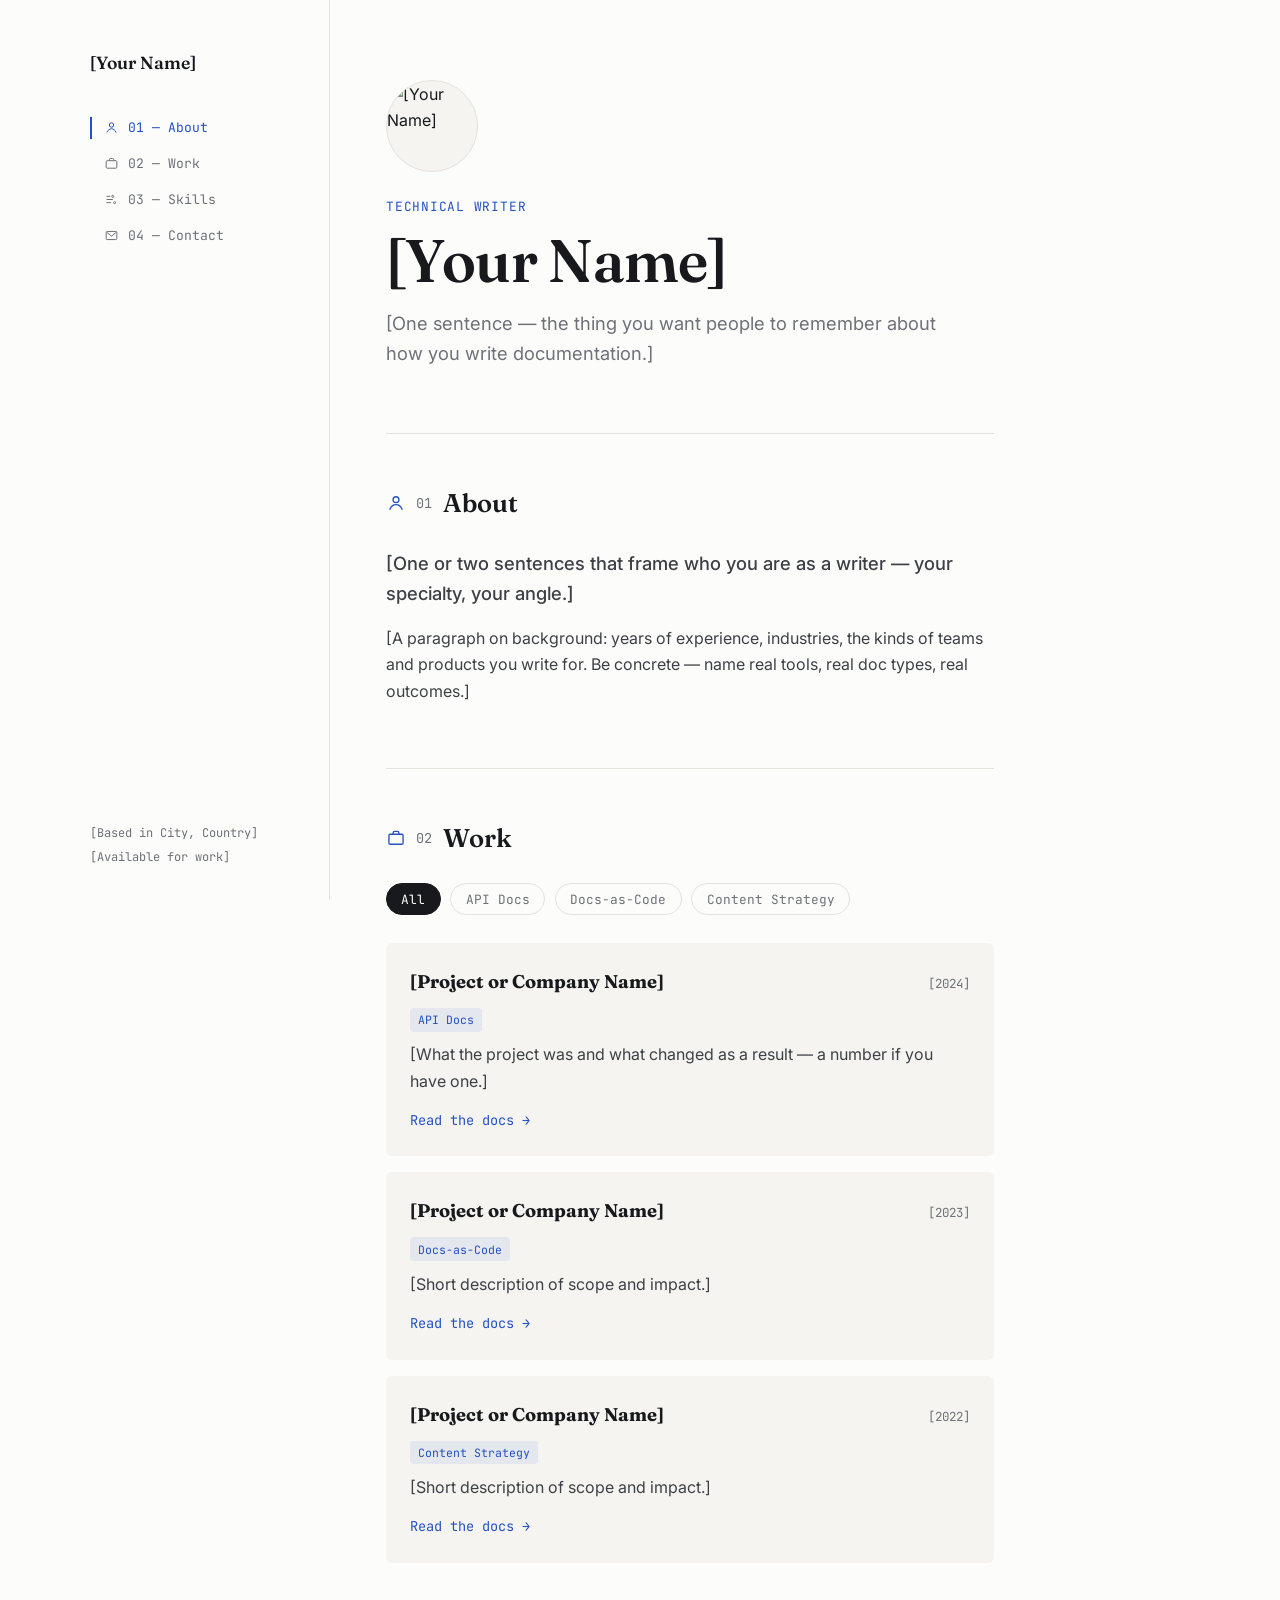
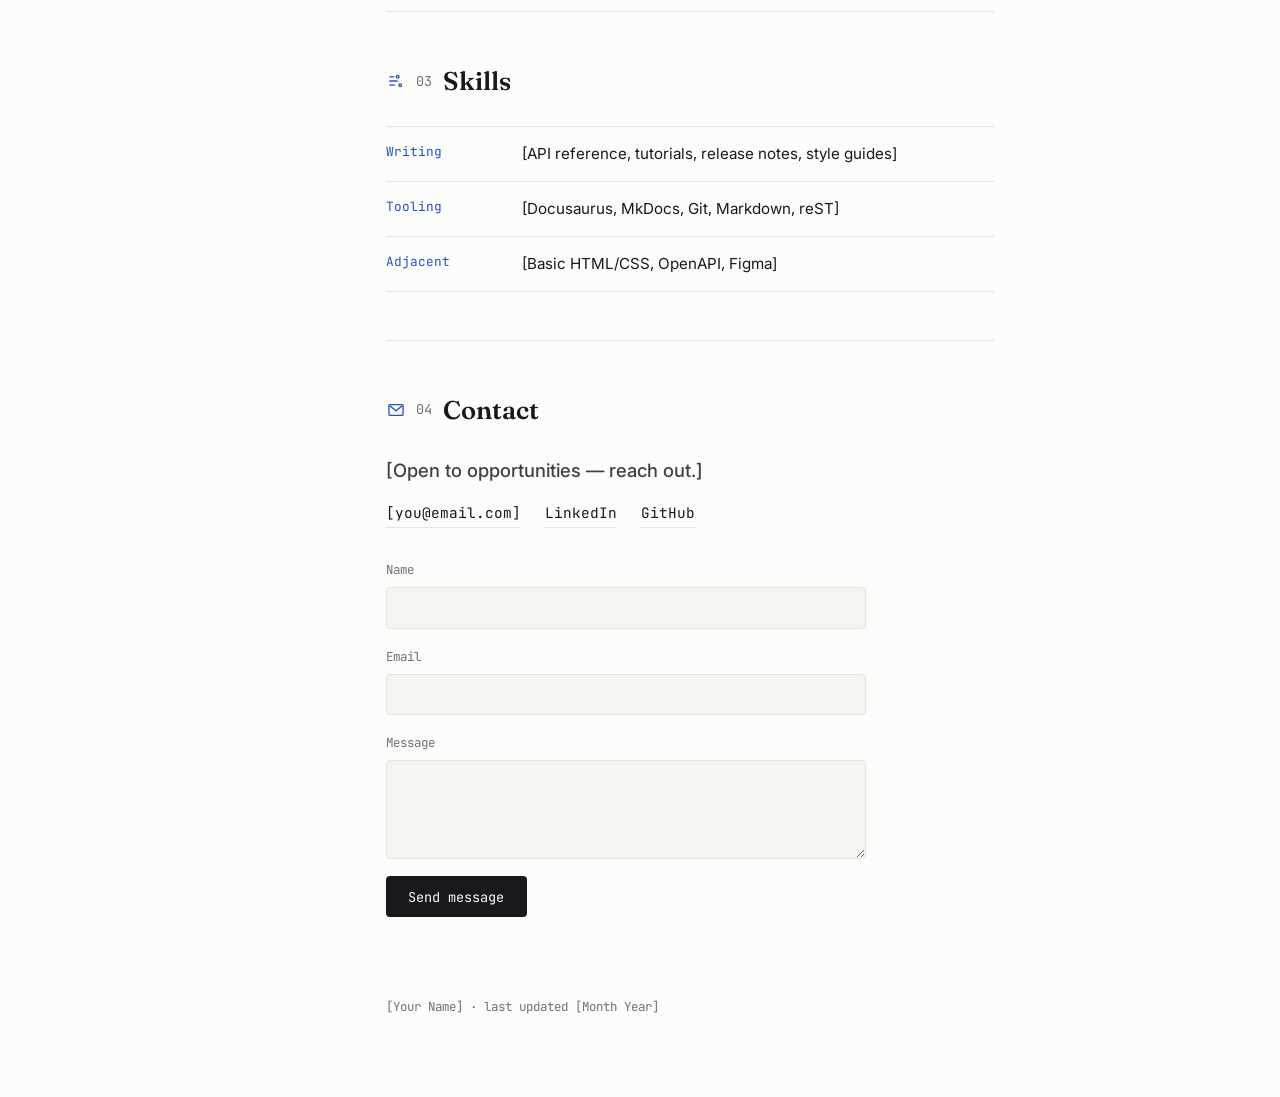
==== index.html @ 9cf8b6fa "add repo" ====
<!DOCTYPE html>
<html lang="en">
<head>
<meta charset="UTF-8">
<meta name="viewport" content="width=device-width, initial-scale=1.0">
<title>[YOUR NAME] — Technical Writer</title>
<meta name="description" content="[One-line value proposition]">
<meta property="og:title" content="[YOUR NAME] — Technical Writer">
<meta name="theme-color" content="#FCFCFA">

<link rel="preconnect" href="https://fonts.googleapis.com">
<link rel="preconnect" href="https://fonts.gstatic.com" crossorigin>
<link href="https://fonts.googleapis.com/css2?family=Fraunces:opsz,wght@9..144,500;9..144,600&family=Inter:wght@400;500;600&family=JetBrains+Mono:wght@400;500&display=swap" rel="stylesheet">

<link rel="stylesheet" href="styles.css">
</head>
<body>

<div class="layout">

  <!-- ===== SIDEBAR TOC ===== -->
  <nav class="toc" aria-label="Table of contents">
    <span class="toc__mark">[Your Name]</span>
    <ol class="toc__list">
      <li><a href="#about" class="toc__link"><svg class="toc__icon" viewBox="0 0 24 24" fill="none" stroke="currentColor" stroke-width="1.6"><circle cx="12" cy="8" r="3.5"/><path d="M4.5 20c1.5-4 5-6 7.5-6s6 2 7.5 6"/></svg>01 — About</a></li>
      <li><a href="#work" class="toc__link"><svg class="toc__icon" viewBox="0 0 24 24" fill="none" stroke="currentColor" stroke-width="1.6"><rect x="3.5" y="7.5" width="17" height="12" rx="1.5"/><path d="M8.5 7.5V6a2 2 0 0 1 2-2h3a2 2 0 0 1 2 2v1.5"/></svg>02 — Work</a></li>
      <li><a href="#skills" class="toc__link"><svg class="toc__icon" viewBox="0 0 24 24" fill="none" stroke="currentColor" stroke-width="1.6"><path d="M4 7h6M4 12h10M4 17h7"/><circle cx="14" cy="7" r="1.6"/><circle cx="17" cy="17" r="1.6"/></svg>03 — Skills</a></li>
      <li><a href="#contact" class="toc__link"><svg class="toc__icon" viewBox="0 0 24 24" fill="none" stroke="currentColor" stroke-width="1.6"><rect x="3.5" y="5.5" width="17" height="13" rx="1.5"/><path d="m4.5 7 7.5 6 7.5-6"/></svg>04 — Contact</a></li>
    </ol>
    <div class="toc__meta">
      <span>[Based in City, Country]</span>
      <span>[Available for work]</span>
    </div>
  </nav>

  <!-- ===== MAIN DOC ===== -->
  <main class="doc">

    <header class="doc__header">
      <!-- assets/profile.svg is a placeholder silhouette. Replace it: drop
           your own square photo (e.g. 400x400px, .jpg or .png) into /assets
           and change the src below to match, e.g. assets/profile.jpg.
           To skip a photo entirely, delete this img tag. -->
      <img class="doc__photo" src="assets/profile.svg" alt="[Your Name]">
      <p class="eyebrow">Technical Writer</p>
      <h1>[Your Name]</h1>
      <p class="doc__sub">[One sentence — the thing you want people to remember about how you write documentation.]</p>
    </header>

    <section id="about" class="doc__section">
      <h2><svg class="section-icon" viewBox="0 0 24 24" fill="none" stroke="currentColor" stroke-width="1.6"><circle cx="12" cy="8" r="3.5"/><path d="M4.5 20c1.5-4 5-6 7.5-6s6 2 7.5 6"/></svg><span class="num">01</span> About</h2>
      <p class="lede">[One or two sentences that frame who you are as a writer — your specialty, your angle.]</p>
      <p>[A paragraph on background: years of experience, industries, the kinds of teams and products you write for. Be concrete — name real tools, real doc types, real outcomes.]</p>
    </section>

    <section id="work" class="doc__section">
      <h2><svg class="section-icon" viewBox="0 0 24 24" fill="none" stroke="currentColor" stroke-width="1.6"><rect x="3.5" y="7.5" width="17" height="12" rx="1.5"/><path d="M8.5 7.5V6a2 2 0 0 1 2-2h3a2 2 0 0 1 2 2v1.5"/></svg><span class="num">02</span> Work</h2>

      <!-- Category filter — edit the label/data-filter pairs to match your own categories.
           "All" is required; every other button's data-filter must match an
           entry's data-category exactly (case-sensitive). -->
      <div class="filter-bar" role="tablist" aria-label="Filter work samples by category">
        <button class="filter-chip is-active" data-filter="all" role="tab" aria-selected="true">All</button>
        <button class="filter-chip" data-filter="api-docs" role="tab" aria-selected="false">API Docs</button>
        <button class="filter-chip" data-filter="docs-as-code" role="tab" aria-selected="false">Docs-as-Code</button>
        <button class="filter-chip" data-filter="content-strategy" role="tab" aria-selected="false">Content Strategy</button>
      </div>

      <div class="entry-list">
        <!-- Duplicate an .entry block per sample. data-category must match one
             of the data-filter values above. The link should point straight
             at the sample file — a hosted doc page, a PDF, or a file in this
             same repo (e.g. "samples/api-reference.pdf"). -->
        <article class="entry" data-category="api-docs">
          <div class="entry__head">
            <h3>[Project or Company Name]</h3>
            <span class="entry__date">[2024]</span>
          </div>
          <span class="entry__tag">API Docs</span>
          <p>[What the project was and what changed as a result — a number if you have one.]</p>
          <a class="entry__link" href="[link to sample file]">Read the docs →</a>
        </article>

        <article class="entry" data-category="docs-as-code">
          <div class="entry__head">
            <h3>[Project or Company Name]</h3>
            <span class="entry__date">[2023]</span>
          </div>
          <span class="entry__tag">Docs-as-Code</span>
          <p>[Short description of scope and impact.]</p>
          <a class="entry__link" href="[link to sample file]">Read the docs →</a>
        </article>

        <article class="entry" data-category="content-strategy">
          <div class="entry__head">
            <h3>[Project or Company Name]</h3>
            <span class="entry__date">[2022]</span>
          </div>
          <span class="entry__tag">Content Strategy</span>
          <p>[Short description of scope and impact.]</p>
          <a class="entry__link" href="[link to sample file]">Read the docs →</a>
        </article>
      </div>

      <p class="filter-empty" hidden>No samples in this category yet.</p>
    </section>

    <section id="skills" class="doc__section">
      <h2><svg class="section-icon" viewBox="0 0 24 24" fill="none" stroke="currentColor" stroke-width="1.6"><path d="M4 7h6M4 12h10M4 17h7"/><circle cx="14" cy="7" r="1.6"/><circle cx="17" cy="17" r="1.6"/></svg><span class="num">03</span> Skills</h2>
      <div class="skills-table">
        <div class="skills-row">
          <span class="skills-row__label">Writing</span>
          <span>[API reference, tutorials, release notes, style guides]</span>
        </div>
        <div class="skills-row">
          <span class="skills-row__label">Tooling</span>
          <span>[Docusaurus, MkDocs, Git, Markdown, reST]</span>
        </div>
        <div class="skills-row">
          <span class="skills-row__label">Adjacent</span>
          <span>[Basic HTML/CSS, OpenAPI, Figma]</span>
        </div>
      </div>
    </section>

    <section id="contact" class="doc__section">
      <h2><svg class="section-icon" viewBox="0 0 24 24" fill="none" stroke="currentColor" stroke-width="1.6"><rect x="3.5" y="5.5" width="17" height="13" rx="1.5"/><path d="m4.5 7 7.5 6 7.5-6"/></svg><span class="num">04</span> Contact</h2>
      <p class="lede">[Open to opportunities — reach out.]</p>

      <div class="contact-links">
        <a href="mailto:[you@email.com]">[you@email.com]</a>
        <a href="[linkedin url]">LinkedIn</a>
        <a href="[github url]">GitHub</a>
      </div>

      <!-- Contact form: GitHub Pages only serves static files, it can't
           process form submissions on its own. This form is wired for
           Formspree (free tier, no backend needed):
             1. Sign up at formspree.io and create a form
             2. Replace YOUR_FORM_ID below with the ID Formspree gives you
             3. Submissions land in your Formspree inbox / forward to email
           Swap the action URL for any other form service the same way
           (Netlify Forms, Getform, etc.) if you prefer. -->
      <form class="contact-form" action="https://formspree.io/f/YOUR_FORM_ID" method="POST">
        <div class="form-row">
          <label for="cf-name">Name</label>
          <input id="cf-name" name="name" type="text" required>
        </div>
        <div class="form-row">
          <label for="cf-email">Email</label>
          <input id="cf-email" name="_replyto" type="email" required>
        </div>
        <div class="form-row">
          <label for="cf-message">Message</label>
          <textarea id="cf-message" name="message" rows="4" required></textarea>
        </div>
        <button type="submit" class="btn-submit">Send message</button>
      </form>
    </section>

    <footer class="doc__footer">
      <span>[Your Name] · last updated [Month Year]</span>
    </footer>

  </main>
</div>

<script>
  // Highlight the current section in the sidebar TOC as the reader scrolls
  const links = document.querySelectorAll('.toc__link');
  const sections = document.querySelectorAll('.doc__section');
  const setActive = () => {
    let current = sections[0]?.id;
    sections.forEach(s => {
      if (window.scrollY >= s.offsetTop - 120) current = s.id;
    });
    links.forEach(l => l.classList.toggle('is-active', l.getAttribute('href') === '#' + current));
  };
  document.addEventListener('scroll', setActive, { passive: true });
  setActive();

  // Filter work samples by category
  const chips = document.querySelectorAll('.filter-chip');
  const entries = document.querySelectorAll('.entry[data-category]');
  const emptyMsg = document.querySelector('.filter-empty');

  chips.forEach(chip => {
    chip.addEventListener('click', () => {
      chips.forEach(c => { c.classList.remove('is-active'); c.setAttribute('aria-selected', 'false'); });
      chip.classList.add('is-active');
      chip.setAttribute('aria-selected', 'true');

      const filter = chip.dataset.filter;
      let visibleCount = 0;
      entries.forEach(entry => {
        const match = filter === 'all' || entry.dataset.category === filter;
        entry.hidden = !match;
        if (match) visibleCount++;
      });
      if (emptyMsg) emptyMsg.hidden = visibleCount !== 0;
    });
  });
</script>

</body>
</html>
---- styles.css ----
/* =========================================================
   TOKENS
   ========================================================= */
:root {
  --ink: #17191C;
  --paper: #FCFCFA;
  --paper-raised: #F5F4F0;
  --blue: #2451C4;
  --slate: #6E7178;
  --line: #E5E3DD;

  --font-display: 'Fraunces', serif;
  --font-body: 'Inter', sans-serif;
  --font-mono: 'JetBrains Mono', monospace;
}

* { box-sizing: border-box; }
html { scroll-behavior: smooth; }
@media (prefers-reduced-motion: reduce) {
  html { scroll-behavior: auto; }
  *, *::before, *::after { animation-duration: 0.01ms !important; transition-duration: 0.01ms !important; }
}

body {
  margin: 0;
  background: var(--paper);
  color: var(--ink);
  font-family: var(--font-body);
  line-height: 1.65;
}

a { color: inherit; }

/* =========================================================
   LAYOUT
   ========================================================= */
.layout {
  display: grid;
  grid-template-columns: 240px minmax(0, 1fr);
  max-width: 1100px;
  margin: 0 auto;
}

/* SIDEBAR */
.toc {
  position: sticky;
  top: 0;
  align-self: start;
  height: 100vh;
  padding: 3rem 1.5rem 2rem 0;
  display: flex;
  flex-direction: column;
  border-right: 1px solid var(--line);
}

.toc__mark {
  font-family: var(--font-display);
  font-weight: 600;
  font-size: 1.1rem;
  margin-bottom: 2.5rem;
}

.toc__list {
  list-style: none;
  margin: 0;
  padding: 0;
  display: flex;
  flex-direction: column;
  gap: 0.9rem;
}

.toc__link {
  font-family: var(--font-mono);
  font-size: 0.82rem;
  text-decoration: none;
  color: var(--slate);
  border-left: 2px solid transparent;
  padding-left: 0.75rem;
  display: flex;
  align-items: center;
  gap: 0.55rem;
  transition: color 0.15s ease, border-color 0.15s ease;
}

.toc__icon {
  width: 15px;
  height: 15px;
  flex-shrink: 0;
}

.toc__link:hover,
.toc__link:focus-visible {
  color: var(--ink);
}

.toc__link.is-active {
  color: var(--blue);
  border-color: var(--blue);
}

.toc__meta {
  margin-top: auto;
  display: flex;
  flex-direction: column;
  gap: 0.3rem;
  font-family: var(--font-mono);
  font-size: 0.75rem;
  color: var(--slate);
}

/* =========================================================
   MAIN DOC
   ========================================================= */
.doc {
  padding: clamp(3rem, 8vw, 5rem) clamp(1.5rem, 5vw, 3.5rem);
  max-width: 720px;
}

.doc__header { margin-bottom: 4rem; }

.doc__photo {
  width: 92px;
  height: 92px;
  border-radius: 50%;
  object-fit: cover;
  border: 1px solid var(--line);
  margin-bottom: 1.5rem;
  display: block;
  background: var(--paper-raised);
}

.eyebrow {
  font-family: var(--font-mono);
  font-size: 0.8rem;
  color: var(--blue);
  text-transform: uppercase;
  letter-spacing: 0.06em;
  margin: 0 0 0.75rem;
}

.doc__header h1 {
  font-family: var(--font-display);
  font-weight: 600;
  font-size: clamp(2.5rem, 6vw, 3.75rem);
  line-height: 1.05;
  margin: 0 0 1rem;
  letter-spacing: -0.01em;
}

.doc__sub {
  font-size: 1.15rem;
  color: var(--slate);
  max-width: 46ch;
  margin: 0;
}

.doc__section {
  padding: 3rem 0;
  border-top: 1px solid var(--line);
  scroll-margin-top: 100px;
}

.doc__section h2 {
  font-family: var(--font-display);
  font-weight: 600;
  font-size: 1.6rem;
  display: flex;
  align-items: center;
  gap: 0.65rem;
  margin: 0 0 1.5rem;
}

.section-icon {
  width: 20px;
  height: 20px;
  color: var(--blue);
  flex-shrink: 0;
}

.num {
  font-family: var(--font-mono);
  font-size: 0.85rem;
  font-weight: 400;
  color: var(--slate);
}

.lede {
  font-size: 1.15rem;
  font-weight: 500;
  margin: 0 0 1rem;
}

.doc__section > p { color: #3D4046; margin: 0 0 1rem; max-width: 60ch; }

/* WORK — CATEGORY FILTER */
.filter-bar {
  display: flex;
  flex-wrap: wrap;
  gap: 0.6rem;
  margin-bottom: 1.75rem;
}

.filter-chip {
  font-family: var(--font-mono);
  font-size: 0.8rem;
  background: none;
  border: 1px solid var(--line);
  color: var(--slate);
  border-radius: 999px;
  padding: 0.4rem 0.9rem;
  cursor: pointer;
  transition: border-color 0.15s ease, color 0.15s ease, background 0.15s ease;
}

.filter-chip:hover { color: var(--ink); border-color: var(--ink); }

.filter-chip.is-active {
  background: var(--ink);
  border-color: var(--ink);
  color: var(--paper);
}

.filter-chip:focus-visible { outline: 2px solid var(--blue); outline-offset: 2px; }

.entry-list {
  display: flex;
  flex-direction: column;
  gap: 1rem;
}

.filter-empty {
  color: var(--slate);
  font-style: italic;
  margin-top: 1rem;
}

/* WORK ENTRIES */
.entry {
  padding: 1.5rem;
  background: var(--paper-raised);
  border-radius: 6px;
}

.entry__tag {
  display: inline-block;
  font-family: var(--font-mono);
  font-size: 0.72rem;
  color: var(--blue);
  background: rgba(36, 81, 196, 0.08);
  border-radius: 3px;
  padding: 0.15rem 0.5rem;
  margin-bottom: 0.6rem;
}

.entry__head {
  display: flex;
  justify-content: space-between;
  align-items: baseline;
  gap: 1rem;
  margin-bottom: 0.5rem;
}

.entry h3 {
  font-family: var(--font-display);
  font-size: 1.15rem;
  margin: 0;
}

.entry__date {
  font-family: var(--font-mono);
  font-size: 0.78rem;
  color: var(--slate);
  white-space: nowrap;
}

.entry p { color: #3D4046; margin: 0 0 0.75rem; }

.entry__link {
  font-family: var(--font-mono);
  font-size: 0.85rem;
  text-decoration: none;
  color: var(--blue);
  border-bottom: 1px solid transparent;
}
.entry__link:hover { border-color: var(--blue); }

/* SKILLS TABLE */
.skills-table {
  display: flex;
  flex-direction: column;
  border-top: 1px solid var(--line);
}

.skills-row {
  display: grid;
  grid-template-columns: 120px 1fr;
  gap: 1rem;
  padding: 0.9rem 0;
  border-bottom: 1px solid var(--line);
  font-size: 0.95rem;
}

.skills-row__label {
  font-family: var(--font-mono);
  font-size: 0.8rem;
  color: var(--blue);
}

/* CONTACT */
.contact-links {
  display: flex;
  gap: 1.5rem;
  flex-wrap: wrap;
  font-family: var(--font-mono);
  font-size: 0.9rem;
}
.contact-links a {
  text-decoration: none;
  border-bottom: 1px solid var(--line);
  padding-bottom: 0.15rem;
  transition: border-color 0.15s ease, color 0.15s ease;
}
.contact-links a:hover { color: var(--blue); border-color: var(--blue); }

/* CONTACT FORM */
.contact-form {
  margin-top: 2rem;
  max-width: 480px;
  display: flex;
  flex-direction: column;
  gap: 1.1rem;
}

.form-row {
  display: flex;
  flex-direction: column;
  gap: 0.4rem;
}

.form-row label {
  font-family: var(--font-mono);
  font-size: 0.78rem;
  color: var(--slate);
}

.form-row input,
.form-row textarea {
  font-family: var(--font-body);
  font-size: 0.95rem;
  color: var(--ink);
  background: var(--paper-raised);
  border: 1px solid var(--line);
  border-radius: 4px;
  padding: 0.65rem 0.75rem;
  resize: vertical;
}

.form-row input:focus-visible,
.form-row textarea:focus-visible {
  outline: 2px solid var(--blue);
  outline-offset: 1px;
}

.btn-submit {
  align-self: flex-start;
  font-family: var(--font-mono);
  font-size: 0.85rem;
  background: var(--ink);
  color: var(--paper);
  border: none;
  border-radius: 4px;
  padding: 0.7rem 1.4rem;
  cursor: pointer;
  transition: background 0.15s ease;
}

.btn-submit:hover { background: var(--blue); }
.btn-submit:focus-visible { outline: 2px solid var(--blue); outline-offset: 2px; }

/* FOOTER */
.doc__footer {
  padding-top: 2rem;
  font-family: var(--font-mono);
  font-size: 0.78rem;
  color: var(--slate);
}

a:focus-visible { outline: 2px solid var(--blue); outline-offset: 2px; }

/* =========================================================
   RESPONSIVE — sidebar collapses above content on mobile
   ========================================================= */
@media (max-width: 800px) {
  .layout { grid-template-columns: 1fr; }
  .toc {
    position: static;
    height: auto;
    border-right: none;
    border-bottom: 1px solid var(--line);
    padding: 2rem 1.5rem;
  }
  .toc__list { flex-direction: row; flex-wrap: wrap; gap: 1.25rem; }
  .toc__meta { margin-top: 1.5rem; flex-direction: row; gap: 1.5rem; }
}
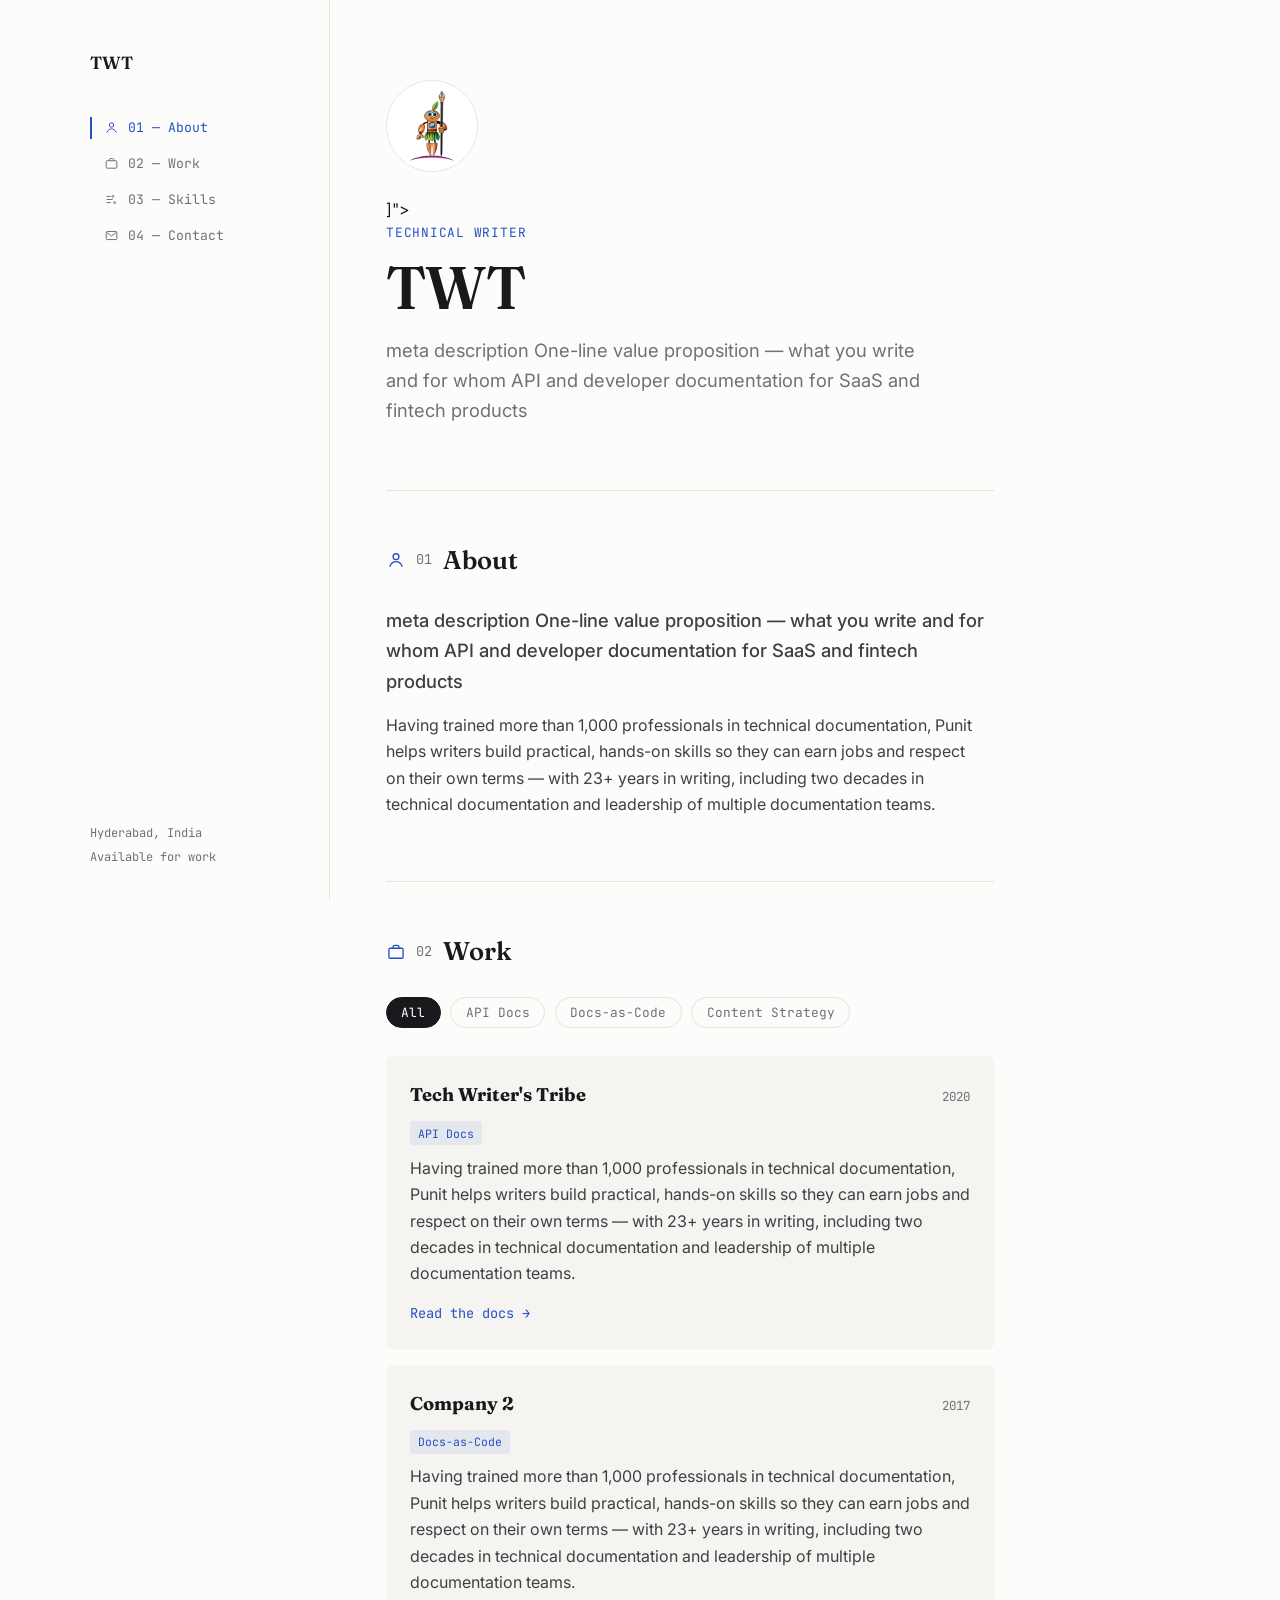
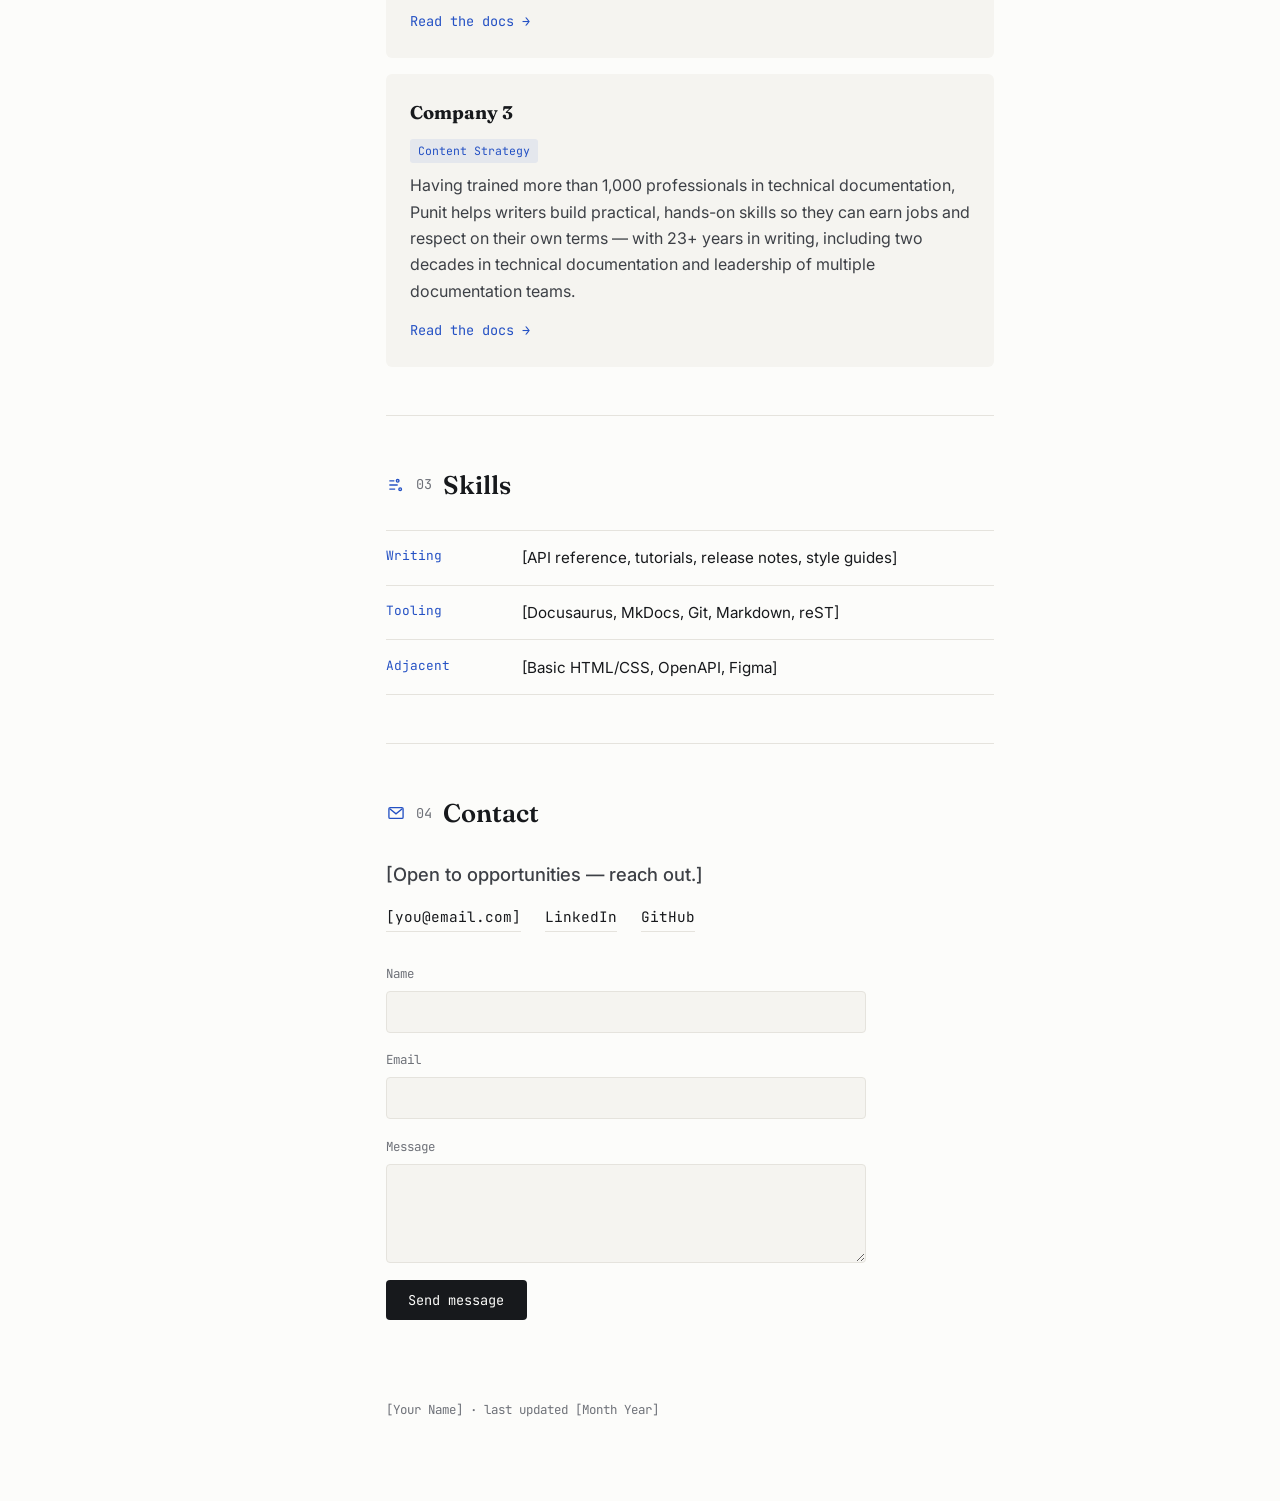
==== commit 09083e92: "Updated index.htm" ====
--- a/index.html
+++ b/index.html
@@ -3,9 +3,9 @@
 <head>
 <meta charset="UTF-8">
 <meta name="viewport" content="width=device-width, initial-scale=1.0">
-<title>[YOUR NAME] — Technical Writer</title>
-<meta name="description" content="[One-line value proposition]">
-<meta property="og:title" content="[YOUR NAME] — Technical Writer">
+<title>TWT — Technical Writer</title>
+<meta name="description" content="meta description	One-line value proposition — what you write and for whom	API and developer documentation for SaaS and fintech products">
+<meta property="og:title" content="TWT — Technical Writer">
 <meta name="theme-color" content="#FCFCFA">
 
 <link rel="preconnect" href="https://fonts.googleapis.com">
@@ -20,7 +20,7 @@
 
   <!-- ===== SIDEBAR TOC ===== -->
   <nav class="toc" aria-label="Table of contents">
-    <span class="toc__mark">[Your Name]</span>
+    <span class="toc__mark">TWT</span>
     <ol class="toc__list">
       <li><a href="#about" class="toc__link"><svg class="toc__icon" viewBox="0 0 24 24" fill="none" stroke="currentColor" stroke-width="1.6"><circle cx="12" cy="8" r="3.5"/><path d="M4.5 20c1.5-4 5-6 7.5-6s6 2 7.5 6"/></svg>01 — About</a></li>
       <li><a href="#work" class="toc__link"><svg class="toc__icon" viewBox="0 0 24 24" fill="none" stroke="currentColor" stroke-width="1.6"><rect x="3.5" y="7.5" width="17" height="12" rx="1.5"/><path d="M8.5 7.5V6a2 2 0 0 1 2-2h3a2 2 0 0 1 2 2v1.5"/></svg>02 — Work</a></li>
@@ -28,8 +28,8 @@
       <li><a href="#contact" class="toc__link"><svg class="toc__icon" viewBox="0 0 24 24" fill="none" stroke="currentColor" stroke-width="1.6"><rect x="3.5" y="5.5" width="17" height="13" rx="1.5"/><path d="m4.5 7 7.5 6 7.5-6"/></svg>04 — Contact</a></li>
     </ol>
     <div class="toc__meta">
-      <span>[Based in City, Country]</span>
-      <span>[Available for work]</span>
+      <span>Hyderabad, India</span>
+      <span>Available for work</span>
     </div>
   </nav>
 
@@ -41,16 +41,16 @@
            your own square photo (e.g. 400x400px, .jpg or .png) into /assets
            and change the src below to match, e.g. assets/profile.jpg.
            To skip a photo entirely, delete this img tag. -->
-      <img class="doc__photo" src="assets/profile.svg" alt="[Your Name]">
+      <img class="doc__photo" src="assets/logo.png" alt="TWT logo" width="120" height="120">]">
       <p class="eyebrow">Technical Writer</p>
-      <h1>[Your Name]</h1>
-      <p class="doc__sub">[One sentence — the thing you want people to remember about how you write documentation.]</p>
+      <h1>TWT</h1>
+      <p class="doc__sub">meta description	One-line value proposition — what you write and for whom	API and developer documentation for SaaS and fintech products</p>
     </header>
 
     <section id="about" class="doc__section">
       <h2><svg class="section-icon" viewBox="0 0 24 24" fill="none" stroke="currentColor" stroke-width="1.6"><circle cx="12" cy="8" r="3.5"/><path d="M4.5 20c1.5-4 5-6 7.5-6s6 2 7.5 6"/></svg><span class="num">01</span> About</h2>
-      <p class="lede">[One or two sentences that frame who you are as a writer — your specialty, your angle.]</p>
-      <p>[A paragraph on background: years of experience, industries, the kinds of teams and products you write for. Be concrete — name real tools, real doc types, real outcomes.]</p>
+      <p class="lede">meta description	One-line value proposition — what you write and for whom	API and developer documentation for SaaS and fintech products</p>
+      <p>Having trained more than 1,000 professionals in technical documentation, Punit helps writers build practical, hands-on skills so they can earn jobs and respect on their own terms — with 23+ years in writing, including two decades in technical documentation and leadership of multiple documentation teams.</p>
     </section>
 
     <section id="work" class="doc__section">
@@ -73,32 +73,32 @@
              same repo (e.g. "samples/api-reference.pdf"). -->
         <article class="entry" data-category="api-docs">
           <div class="entry__head">
-            <h3>[Project or Company Name]</h3>
-            <span class="entry__date">[2024]</span>
+            <h3>Tech Writer's Tribe</h3>
+            <span class="entry__date">2020</span>
           </div>
           <span class="entry__tag">API Docs</span>
-          <p>[What the project was and what changed as a result — a number if you have one.]</p>
-          <a class="entry__link" href="[link to sample file]">Read the docs →</a>
+          <p>Having trained more than 1,000 professionals in technical documentation, Punit helps writers build practical, hands-on skills so they can earn jobs and respect on their own terms — with 23+ years in writing, including two decades in technical documentation and leadership of multiple documentation teams.</p>
+          <a class="entry__link" href="https://techwriterstribe.com/twt_ws_gitpages/">Read the docs →</a>
         </article>
 
         <article class="entry" data-category="docs-as-code">
           <div class="entry__head">
-            <h3>[Project or Company Name]</h3>
-            <span class="entry__date">[2023]</span>
+            <h3>Company 2</h3>
+            <span class="entry__date">2017</span>
           </div>
           <span class="entry__tag">Docs-as-Code</span>
-          <p>[Short description of scope and impact.]</p>
-          <a class="entry__link" href="[link to sample file]">Read the docs →</a>
+          <p>Having trained more than 1,000 professionals in technical documentation, Punit helps writers build practical, hands-on skills so they can earn jobs and respect on their own terms — with 23+ years in writing, including two decades in technical documentation and leadership of multiple documentation teams.</p>
+          <a class="entry__link" href="https://techwriterstribe.com/twt_ws_gitpages/">Read the docs →</a>
         </article>
 
         <article class="entry" data-category="content-strategy">
           <div class="entry__head">
-            <h3>[Project or Company Name]</h3>
-            <span class="entry__date">[2022]</span>
+            <h3>Company 3</h3>
+            <span class="entry__date"2016</span>
           </div>
           <span class="entry__tag">Content Strategy</span>
-          <p>[Short description of scope and impact.]</p>
-          <a class="entry__link" href="[link to sample file]">Read the docs →</a>
+          <p>Having trained more than 1,000 professionals in technical documentation, Punit helps writers build practical, hands-on skills so they can earn jobs and respect on their own terms — with 23+ years in writing, including two decades in technical documentation and leadership of multiple documentation teams.</p>
+          <a class="entry__link" href="https://techwriterstribe.com/twt_ws_gitpages/">Read the docs →</a>
         </article>
       </div>
 
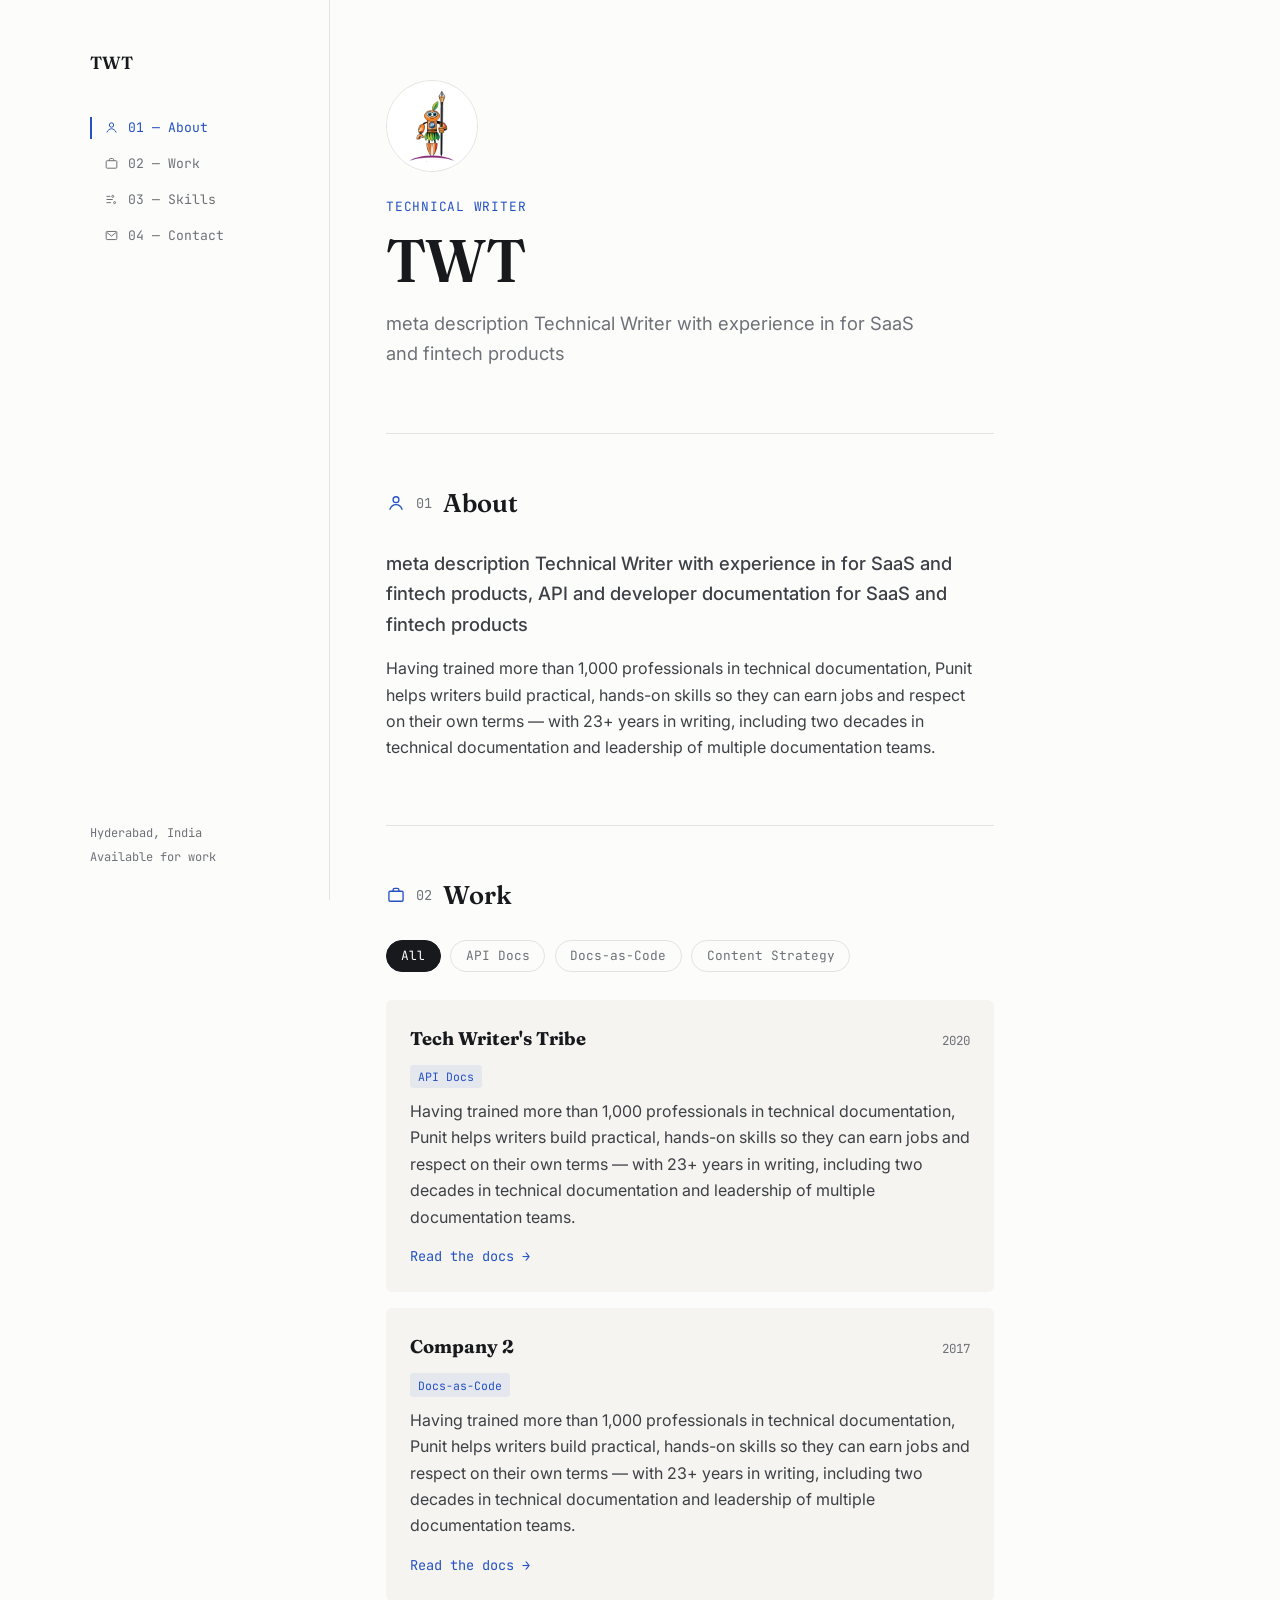
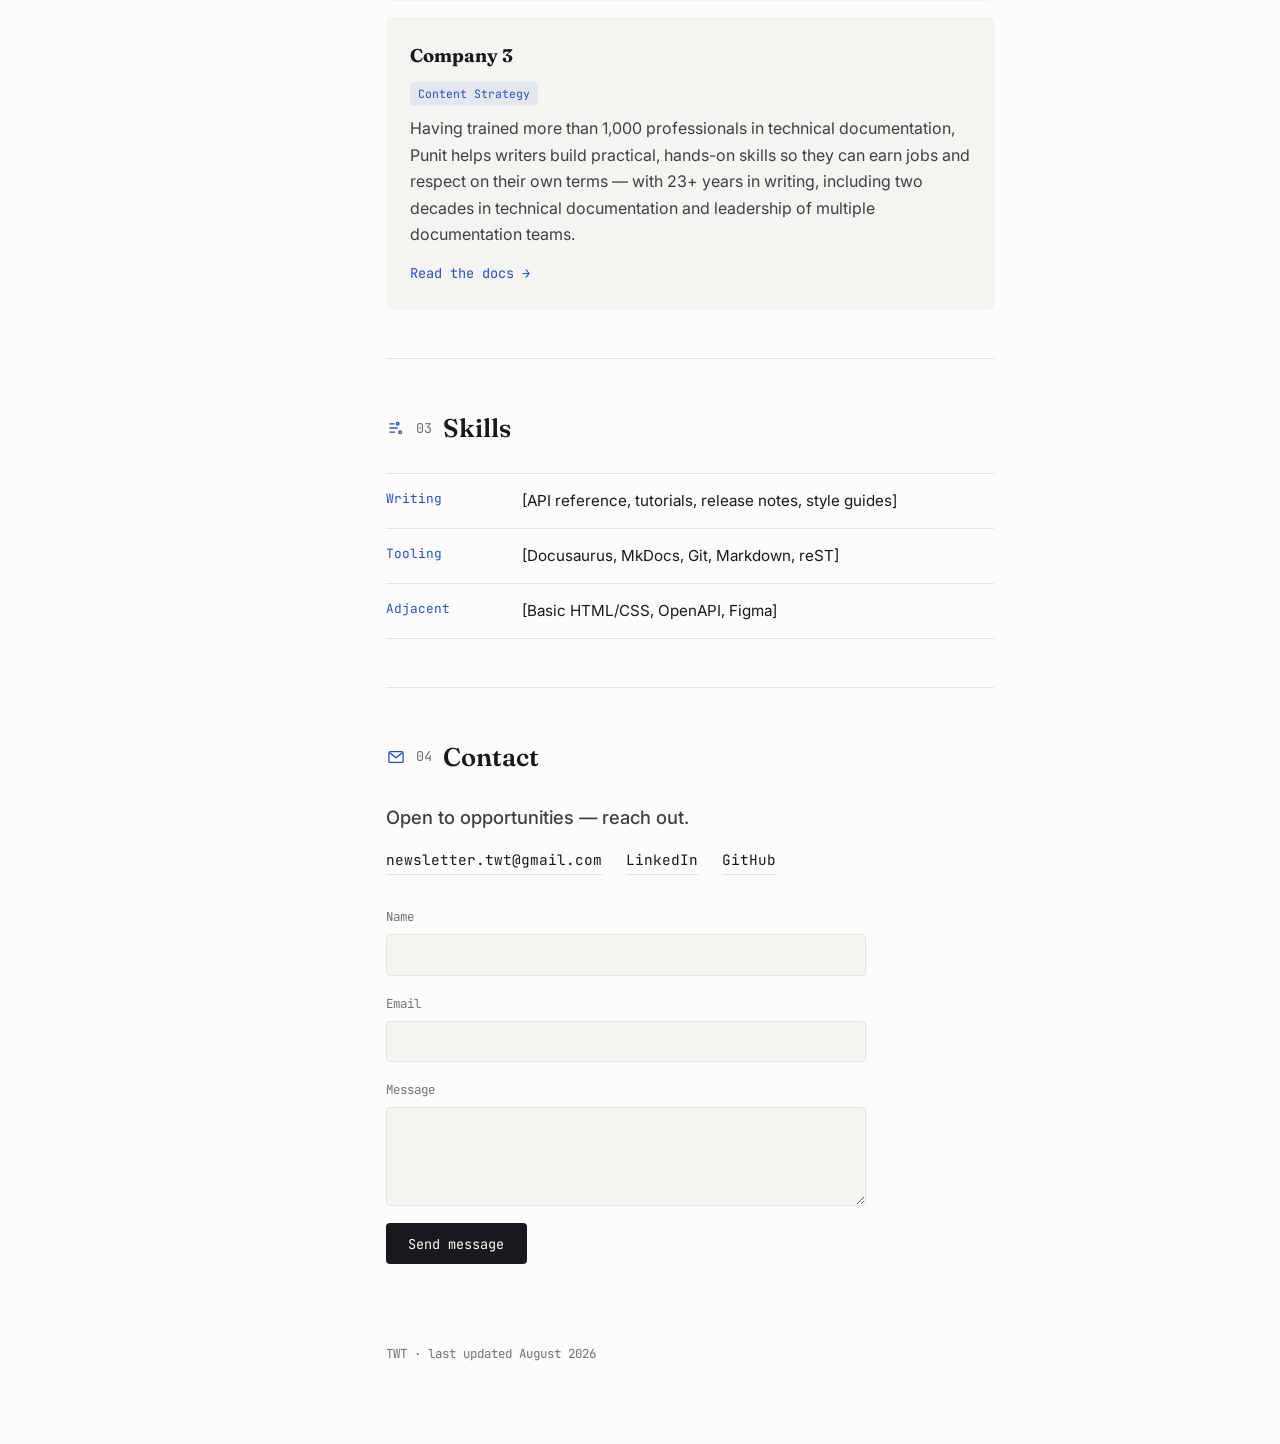
==== commit ca0b9505: "Updated index.htm" ====
--- a/index.html
+++ b/index.html
@@ -3,8 +3,8 @@
 <head>
 <meta charset="UTF-8">
 <meta name="viewport" content="width=device-width, initial-scale=1.0">
-<title>TWT — Technical Writer</title>
-<meta name="description" content="meta description	One-line value proposition — what you write and for whom	API and developer documentation for SaaS and fintech products">
+<title>TWT</title>
+<meta name="description" content="what you write and for whom	API and developer documentation for SaaS and fintech products">
 <meta property="og:title" content="TWT — Technical Writer">
 <meta name="theme-color" content="#FCFCFA">
 
@@ -41,15 +41,15 @@
            your own square photo (e.g. 400x400px, .jpg or .png) into /assets
            and change the src below to match, e.g. assets/profile.jpg.
            To skip a photo entirely, delete this img tag. -->
-      <img class="doc__photo" src="assets/logo.png" alt="TWT logo" width="120" height="120">]">
-      <p class="eyebrow">Technical Writer</p>
+      <img class="doc__photo" src="assets/logo.png" alt="TWT logo" width="120" height="120">
+      <p class="eyebrow"> Technical Writer</p>
       <h1>TWT</h1>
-      <p class="doc__sub">meta description	One-line value proposition — what you write and for whom	API and developer documentation for SaaS and fintech products</p>
+      <p class="doc__sub">meta description	Technical Writer with experience in for SaaS and fintech products</p>
     </header>
 
     <section id="about" class="doc__section">
       <h2><svg class="section-icon" viewBox="0 0 24 24" fill="none" stroke="currentColor" stroke-width="1.6"><circle cx="12" cy="8" r="3.5"/><path d="M4.5 20c1.5-4 5-6 7.5-6s6 2 7.5 6"/></svg><span class="num">01</span> About</h2>
-      <p class="lede">meta description	One-line value proposition — what you write and for whom	API and developer documentation for SaaS and fintech products</p>
+      <p class="lede">meta description	Technical Writer with experience in for SaaS and fintech products,	API and developer documentation for SaaS and fintech products</p>
       <p>Having trained more than 1,000 professionals in technical documentation, Punit helps writers build practical, hands-on skills so they can earn jobs and respect on their own terms — with 23+ years in writing, including two decades in technical documentation and leadership of multiple documentation teams.</p>
     </section>
 
@@ -125,12 +125,12 @@
 
     <section id="contact" class="doc__section">
       <h2><svg class="section-icon" viewBox="0 0 24 24" fill="none" stroke="currentColor" stroke-width="1.6"><rect x="3.5" y="5.5" width="17" height="13" rx="1.5"/><path d="m4.5 7 7.5 6 7.5-6"/></svg><span class="num">04</span> Contact</h2>
-      <p class="lede">[Open to opportunities — reach out.]</p>
+      <p class="lede">Open to opportunities — reach out.</p>
 
       <div class="contact-links">
-        <a href="mailto:[you@email.com]">[you@email.com]</a>
-        <a href="[linkedin url]">LinkedIn</a>
-        <a href="[github url]">GitHub</a>
+        <a href="mailto:newsletter.twt@gmail.com">newsletter.twt@gmail.com</a>
+        <a href="https://www.linkedin.com/company/tech-writers-tribe/" target="_blank" rel="noopener noreferrer">LinkedIn</a>
+        <a href="https://github.com/TW-Tribe" target="_blank" rel="noopener noreferrer">GitHub</a>
       </div>
 
       <!-- Contact form: GitHub Pages only serves static files, it can't
@@ -141,7 +141,7 @@
              3. Submissions land in your Formspree inbox / forward to email
            Swap the action URL for any other form service the same way
            (Netlify Forms, Getform, etc.) if you prefer. -->
-      <form class="contact-form" action="https://formspree.io/f/YOUR_FORM_ID" method="POST">
+      <form class="contact-form" action="https://formspree.io/f/xzepazeb" method="POST">
         <div class="form-row">
           <label for="cf-name">Name</label>
           <input id="cf-name" name="name" type="text" required>
@@ -159,7 +159,7 @@
     </section>
 
     <footer class="doc__footer">
-      <span>[Your Name] · last updated [Month Year]</span>
+      <span>TWT · last updated August 2026</span>
     </footer>
 
   </main>
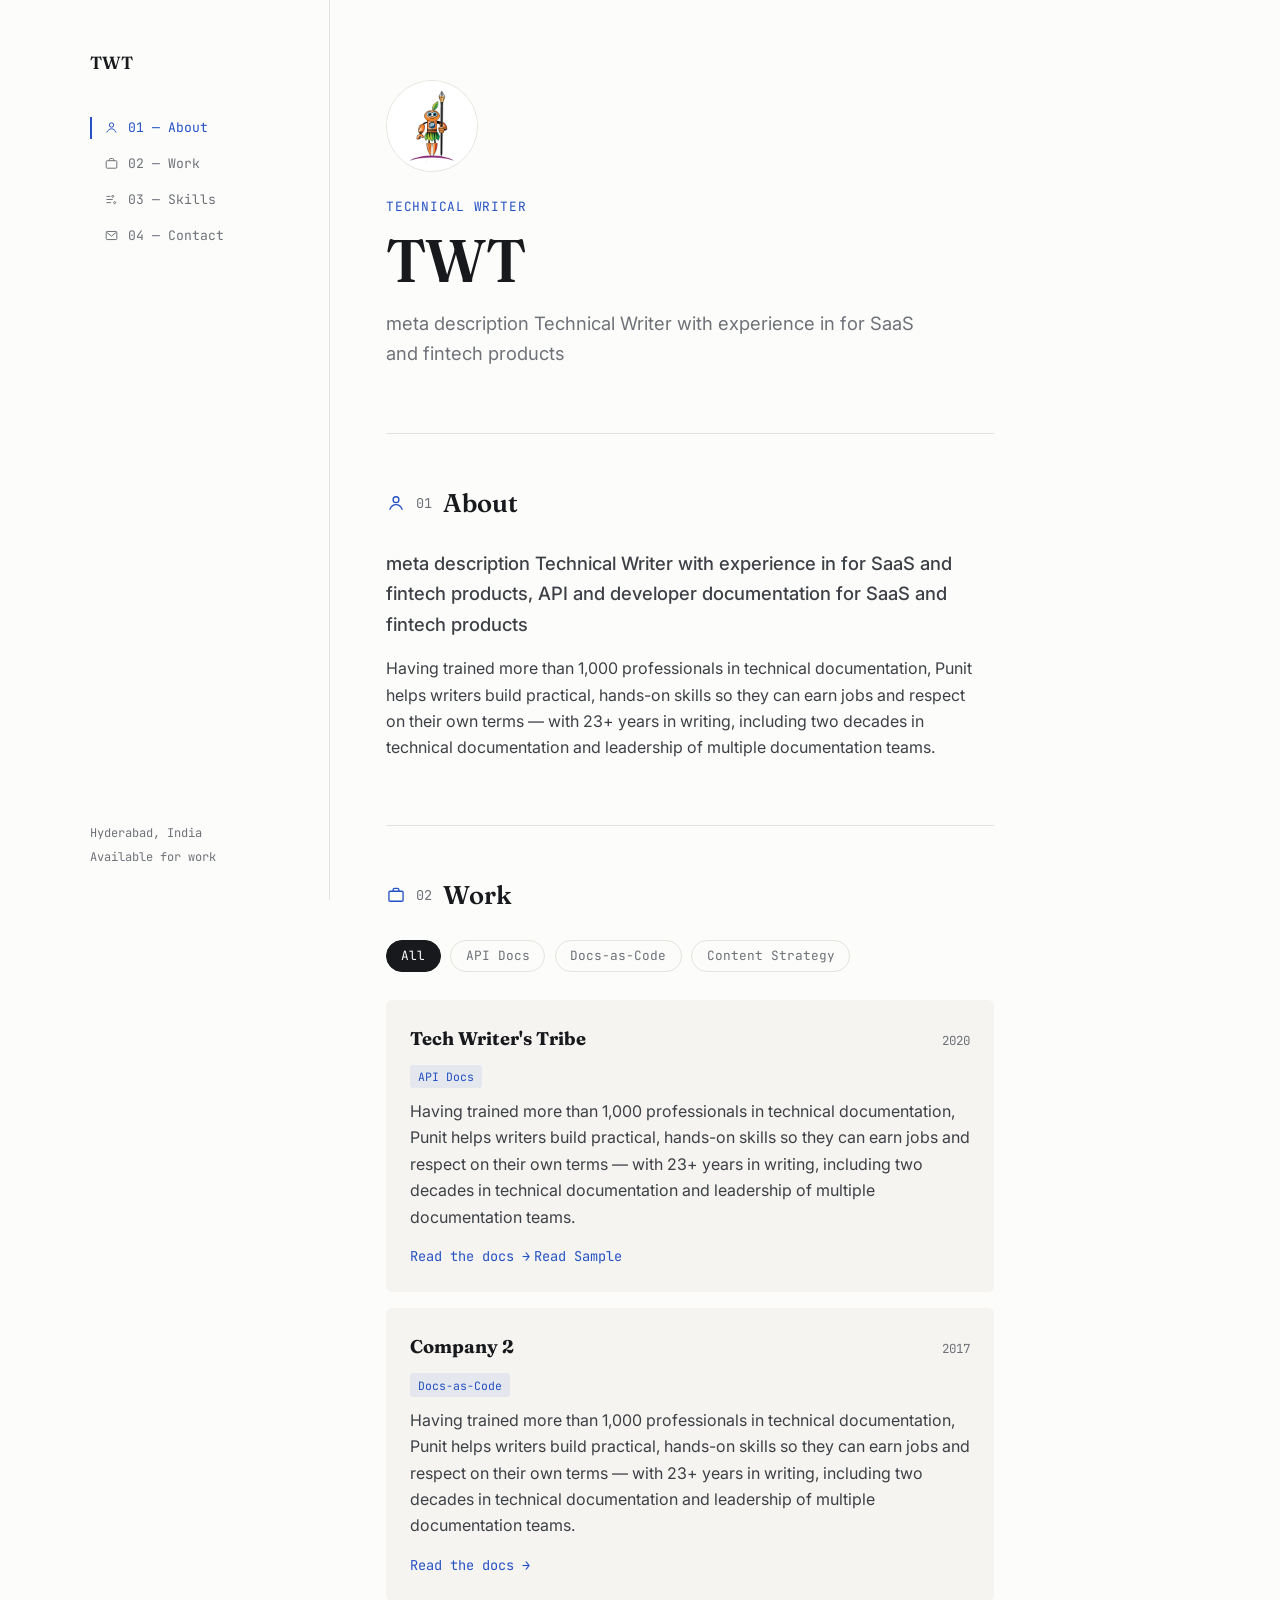
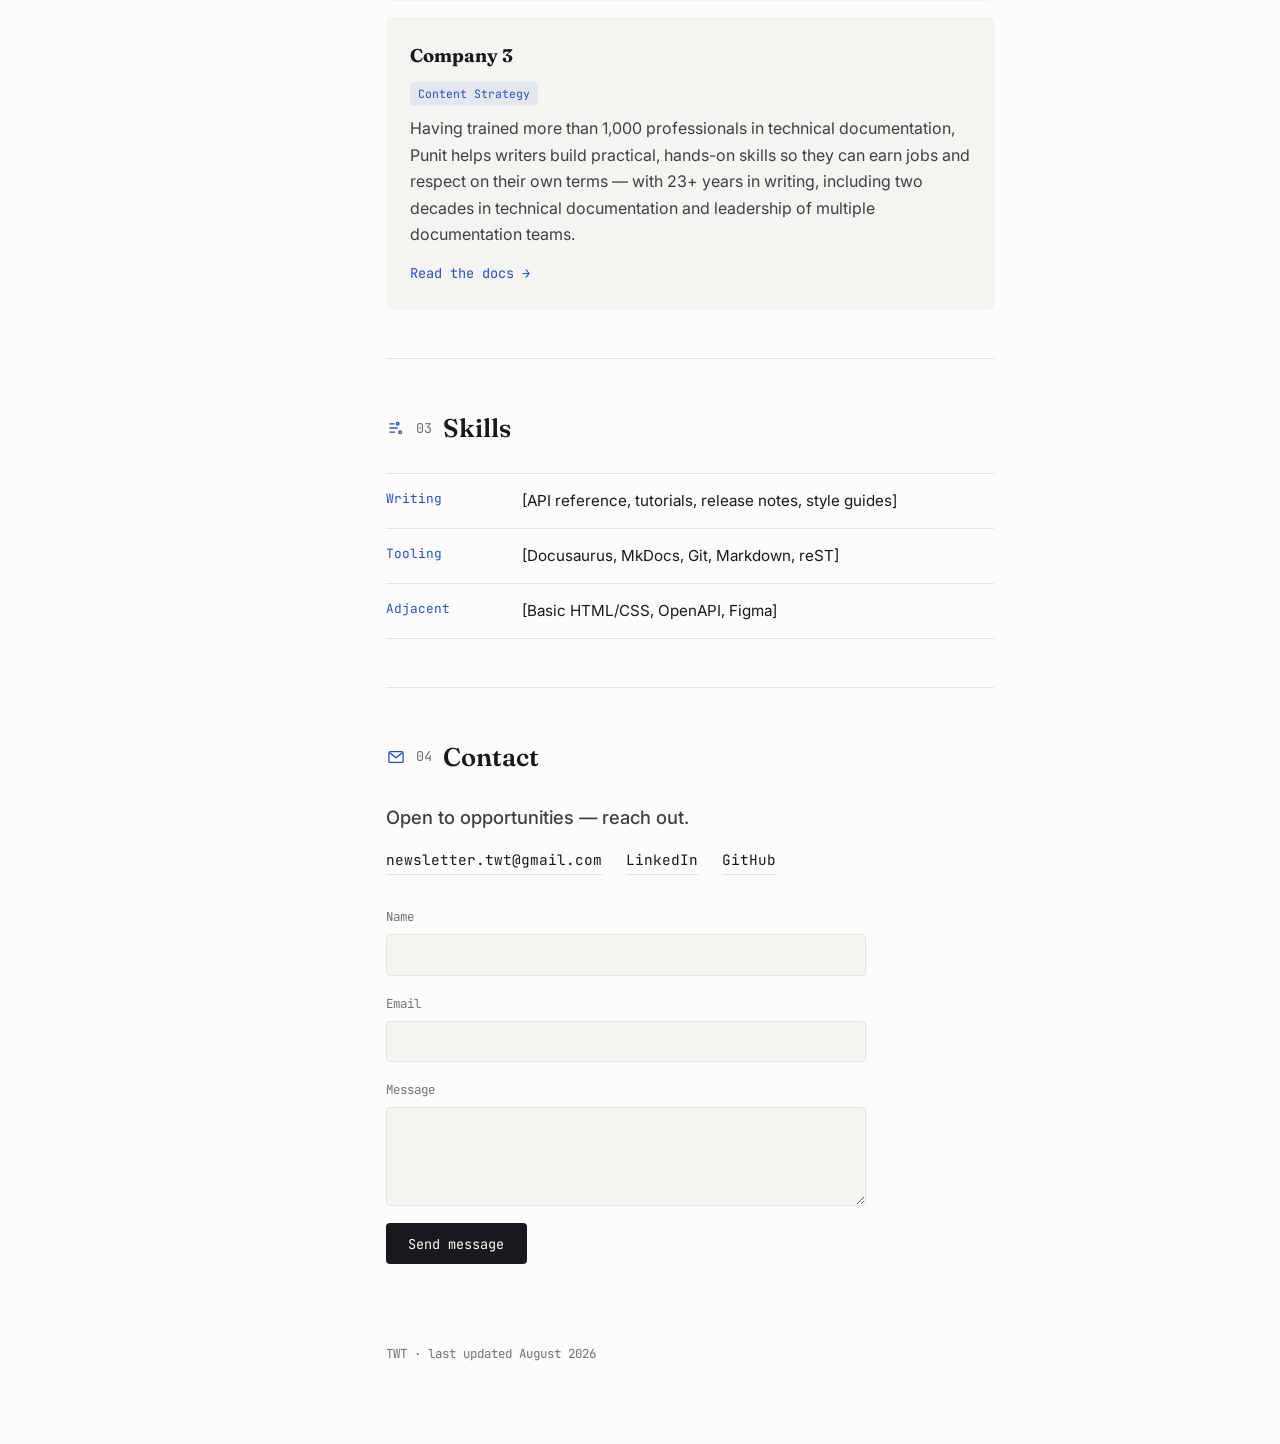
==== commit 005aa354: "added files" ====
--- a/index.html
+++ b/index.html
@@ -79,6 +79,7 @@
           <span class="entry__tag">API Docs</span>
           <p>Having trained more than 1,000 professionals in technical documentation, Punit helps writers build practical, hands-on skills so they can earn jobs and respect on their own terms — with 23+ years in writing, including two decades in technical documentation and leadership of multiple documentation teams.</p>
           <a class="entry__link" href="https://techwriterstribe.com/twt_ws_gitpages/">Read the docs →</a>
+         <a class="entry__link" href="api.html">Read Sample</a>
         </article>
 
         <article class="entry" data-category="docs-as-code">
